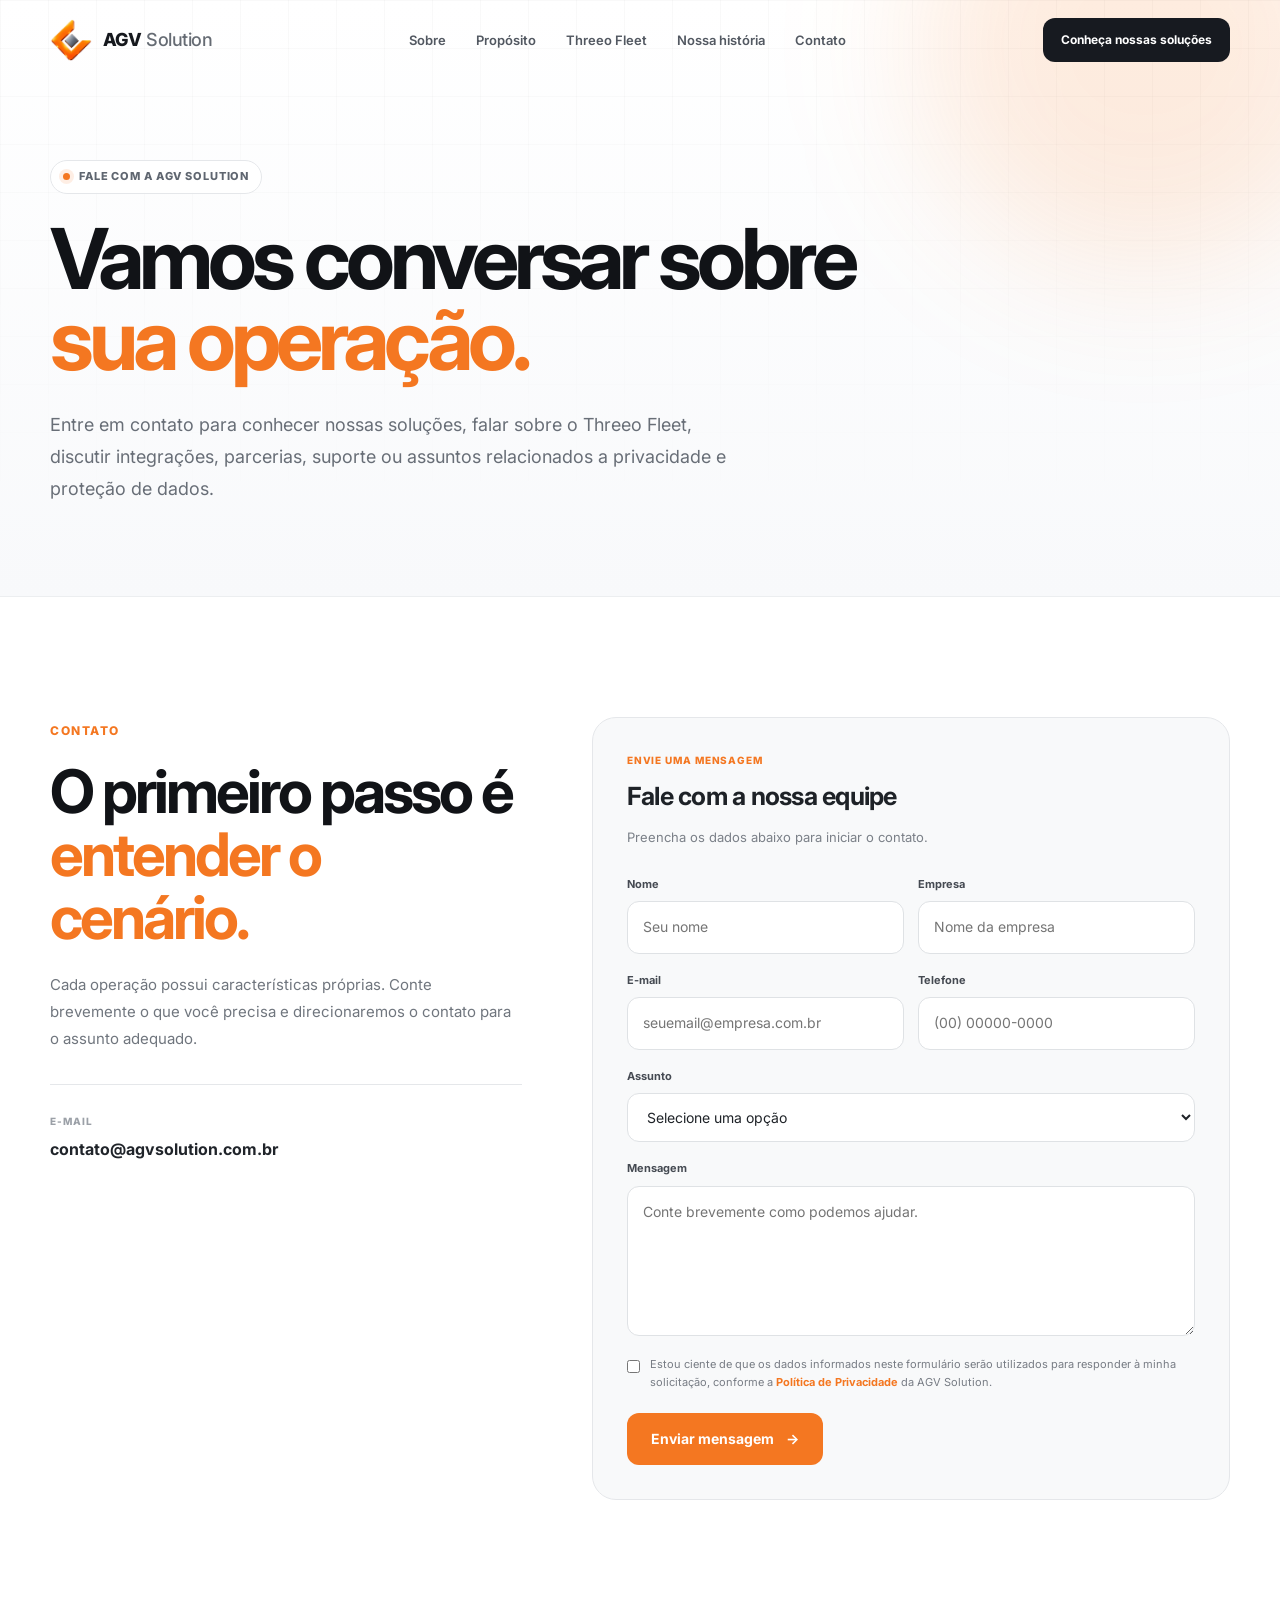
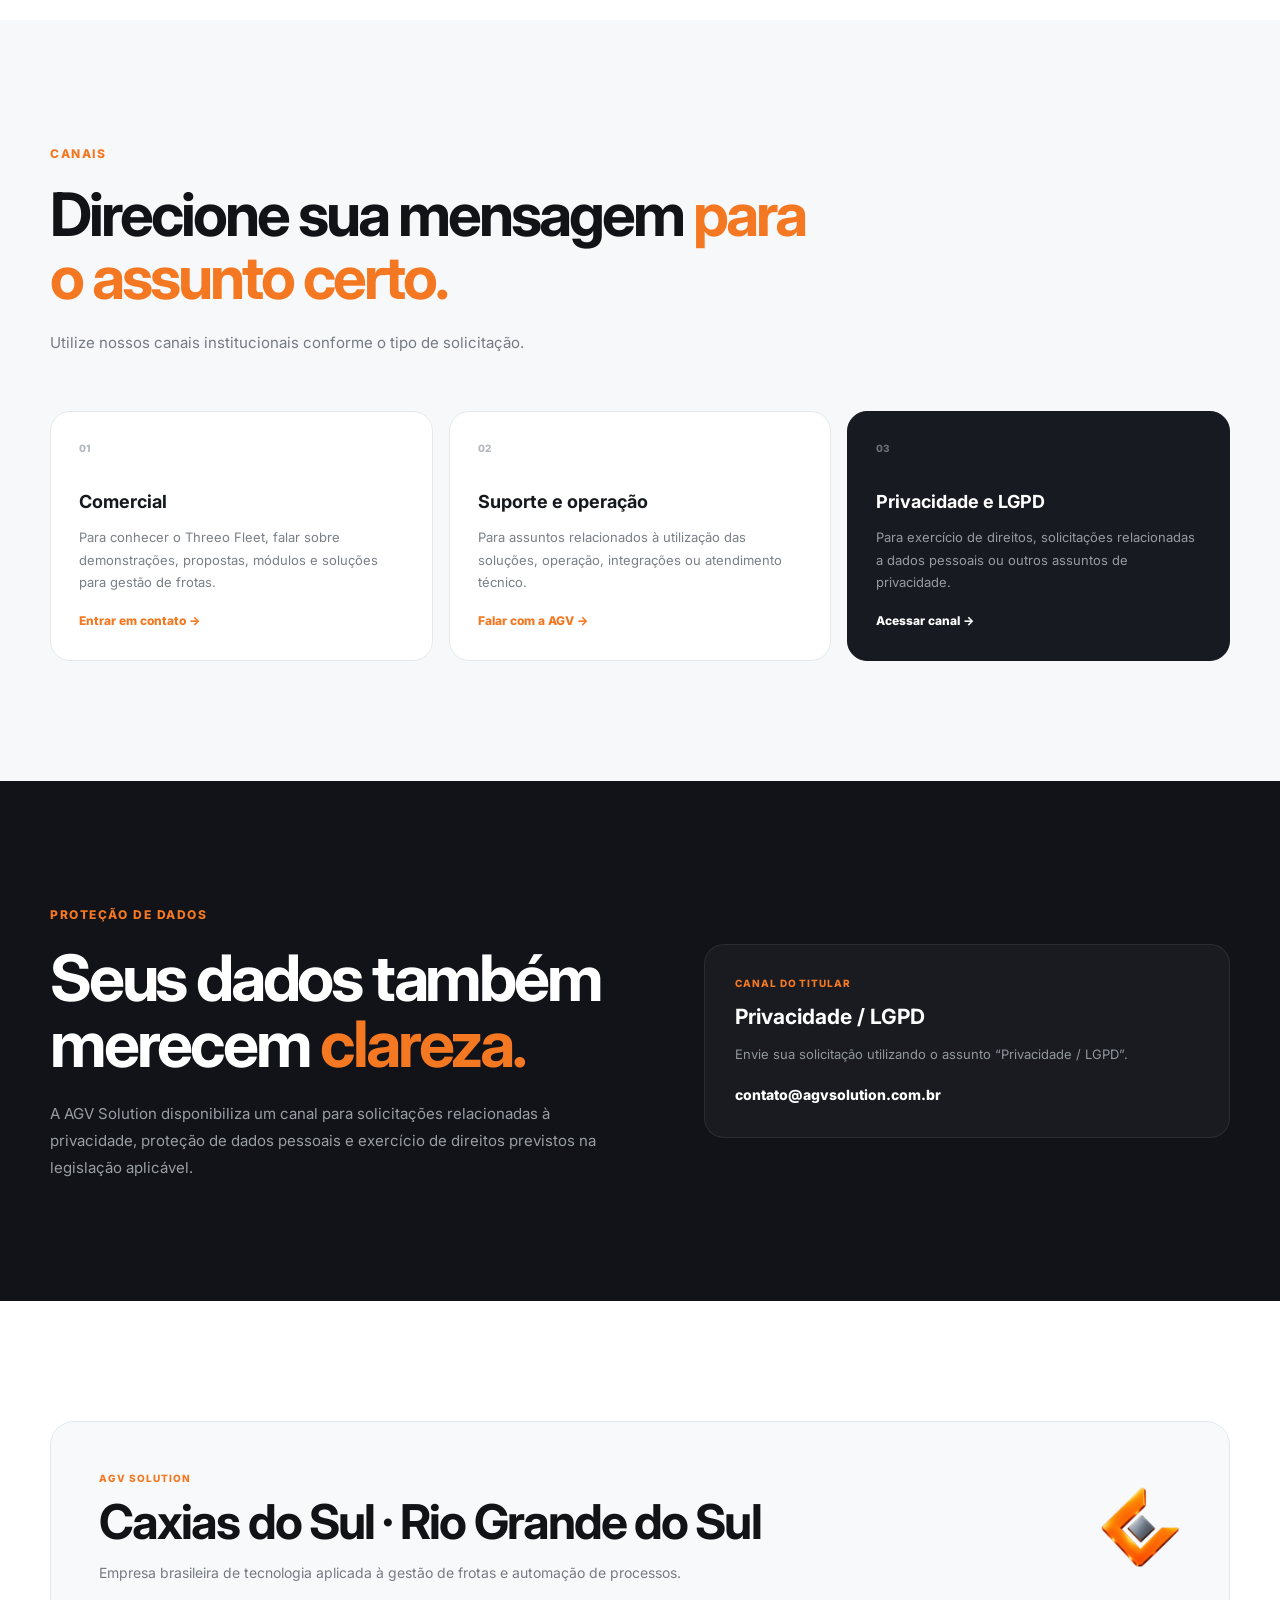
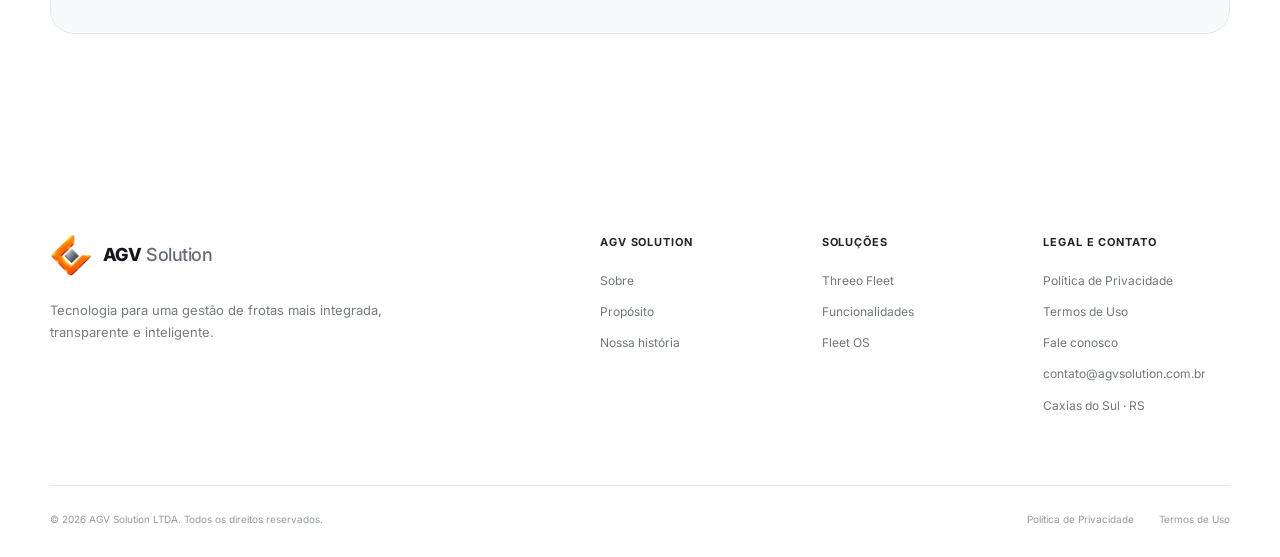
==== contato.html @ c66f1a32 "Publicação inicial do site AGV Solution" ====
<!DOCTYPE html>
<html lang="pt-BR">

<head>
    <meta charset="UTF-8">

    <meta
        name="viewport"
        content="width=device-width, initial-scale=1.0"
    >

    <meta
        name="description"
        content="Entre em contato com a AGV Solution para assuntos comerciais, Threeo Fleet, suporte, parcerias, privacidade e proteção de dados."
    >

    <meta
        name="keywords"
        content="AGV Solution, contato, Threeo Fleet, Fleet OS, gestão de frotas, LGPD, privacidade, suporte"
    >

    <meta
        name="author"
        content="AGV Solution LTDA"
    >

    <meta
        name="theme-color"
        content="#f47721"
    >

    <title>
        Contato | AGV Solution
    </title>


    <!-- =====================================================
         FAVICONS
    ====================================================== -->

    <link
        rel="icon"
        type="image/png"
        sizes="32x32"
        href="./assets/icons/favicon-32x32.png"
    >

    <link
        rel="icon"
        type="image/png"
        sizes="16x16"
        href="./assets/icons/favicon-16x16.png"
    >

    <link
        rel="shortcut icon"
        href="./assets/icons/favicon.ico"
    >

    <link
        rel="apple-touch-icon"
        sizes="180x180"
        href="./assets/icons/apple-touch-icon.png"
    >

    <link
        rel="manifest"
        href="./assets/icons/site.webmanifest"
    >


    <!-- =====================================================
         FONTES
    ====================================================== -->

    <link
        rel="preconnect"
        href="https://fonts.googleapis.com"
    >

    <link
        rel="preconnect"
        href="https://fonts.gstatic.com"
        crossorigin
    >

    <link
        href="https://fonts.googleapis.com/css2?family=Inter:wght@400;500;600;700;800&display=swap"
        rel="stylesheet"
    >


    <!-- =====================================================
         CSS PRINCIPAL
    ====================================================== -->

    <link
        rel="stylesheet"
        href="./css/style.css"
    >


    <!-- =====================================================
         CSS DA PÁGINA
    ====================================================== -->

    <style>

        /* ============================================================
           HERO
        ============================================================ */

        .contact-hero {
            position: relative;
            overflow: hidden;

            padding: 160px 0 90px;

            background:
                linear-gradient(
                    180deg,
                    #ffffff 0%,
                    #f8f9fb 100%
                );

            border-bottom: 1px solid #eceef0;
        }

        .contact-hero::before {
            content: "";

            position: absolute;
            inset: 0;

            background-image:
                linear-gradient(
                    rgba(0, 0, 0, 0.025) 1px,
                    transparent 1px
                ),
                linear-gradient(
                    90deg,
                    rgba(0, 0, 0, 0.025) 1px,
                    transparent 1px
                );

            background-size: 48px 48px;

            mask-image:
                linear-gradient(
                    to bottom,
                    #000000,
                    transparent 88%
                );

            pointer-events: none;
        }

        .contact-hero-glow {
            width: 450px;
            height: 450px;

            position: absolute;

            top: -180px;
            right: -90px;

            border-radius: 50%;

            background: rgba(244, 119, 33, 0.14);

            filter: blur(70px);

            pointer-events: none;
        }

        .contact-hero-content {
            position: relative;
            z-index: 2;

            max-width: 860px;
        }

        .contact-badge {
            width: fit-content;

            display: inline-flex;
            align-items: center;
            gap: 9px;

            margin-bottom: 24px;
            padding: 7px 12px;

            color: #5f6670;
            background: rgba(255, 255, 255, 0.88);

            border: 1px solid #e5e7ea;
            border-radius: 100px;

            font-size: 11px;
            font-weight: 800;
            letter-spacing: 0.08em;
            text-transform: uppercase;
        }

        .contact-badge::before {
            content: "";

            width: 7px;
            height: 7px;

            background: var(--orange);

            border-radius: 50%;

            box-shadow:
                0 0 0 4px rgba(244, 119, 33, 0.12);
        }

        .contact-hero h1 {
            max-width: 820px;

            color: var(--black);

            font-size: clamp(52px, 7vw, 84px);
            line-height: 0.97;
            letter-spacing: -0.06em;
        }

        .contact-hero h1 span {
            color: var(--orange);
        }

        .contact-hero p {
            max-width: 700px;

            margin-top: 28px;

            color: #686e77;

            font-size: 18px;
            line-height: 1.8;
        }


        /* ============================================================
           CONTATO PRINCIPAL
        ============================================================ */

        .contact-main {
            background: #ffffff;
        }

        .contact-layout {
            display: grid;
            grid-template-columns: 0.85fr 1.15fr;
            gap: 70px;

            align-items: start;
        }

        .contact-intro {
            position: sticky;
            top: 120px;

            align-self: start;
        }

        .contact-intro h2 {
            color: var(--black);

            font-size: clamp(38px, 5vw, 60px);
            line-height: 1.05;
            letter-spacing: -0.05em;
        }

        .contact-intro h2 span {
            color: var(--orange);
        }

        .contact-intro p {
            margin-top: 22px;

            color: #70767e;

            font-size: 15px;
            line-height: 1.8;
        }

        .contact-direct {
            margin-top: 32px;

            padding-top: 28px;

            border-top: 1px solid #e5e7ea;
        }

        .contact-direct span {
            display: block;

            margin-bottom: 8px;

            color: #9ba0a7;

            font-size: 10px;
            font-weight: 800;
            letter-spacing: 0.09em;
            text-transform: uppercase;
        }

        .contact-direct a {
            color: #20242a;

            font-size: 16px;
            font-weight: 700;
        }

        .contact-direct a:hover {
            color: var(--orange);
        }


        /* ============================================================
           FORM
        ============================================================ */

        .contact-form-card {
            padding: 34px;

            background: #f8f9fa;

            border: 1px solid #e5e7ea;
            border-radius: 24px;
        }

        .contact-form-header {
            margin-bottom: 28px;
        }

        .contact-form-header span {
            display: block;

            margin-bottom: 8px;

            color: var(--orange);

            font-size: 10px;
            font-weight: 800;
            letter-spacing: 0.09em;
            text-transform: uppercase;
        }

        .contact-form-header h3 {
            color: #1e2227;

            font-size: 25px;
            letter-spacing: -0.03em;
        }

        .contact-form-header p {
            margin-top: 10px;

            color: #7b8088;

            font-size: 13px;
            line-height: 1.7;
        }

        .contact-form {
            display: grid;
            gap: 18px;
        }

        .form-grid {
            display: grid;
            grid-template-columns: 1fr 1fr;
            gap: 14px;
        }

        .form-field {
            display: flex;
            flex-direction: column;
            gap: 8px;
        }

        .form-field label {
            color: #454a52;

            font-size: 11px;
            font-weight: 700;
        }

        .form-field input,
        .form-field select,
        .form-field textarea {
            width: 100%;

            padding: 14px 15px;

            color: #1f2328;
            background: #ffffff;

            border: 1px solid #dfe2e5;
            border-radius: 12px;

            outline: none;

            font-size: 14px;

            transition:
                border-color 0.2s ease,
                box-shadow 0.2s ease;
        }

        .form-field textarea {
            min-height: 150px;

            resize: vertical;
        }

        .form-field input:focus,
        .form-field select:focus,
        .form-field textarea:focus {
            border-color: var(--orange);

            box-shadow:
                0 0 0 4px rgba(244, 119, 33, 0.10);
        }

        .form-consent {
            display: flex;
            align-items: flex-start;
            gap: 10px;

            margin-top: 2px;
        }

        .form-consent input {
            margin-top: 4px;
        }

        .form-consent label {
            color: #777c84;

            font-size: 11px;
            line-height: 1.6;
        }

        .form-consent a {
            color: var(--orange);
            font-weight: 700;
        }

        .contact-form .btn {
            width: fit-content;

            margin-top: 4px;
        }


        /* ============================================================
           CANAIS
        ============================================================ */

        .contact-channels {
            background: #f7f8fa;
        }

        .contact-channels-heading {
            max-width: 760px;

            margin-bottom: 55px;
        }

        .contact-channels-heading h2 {
            color: var(--black);

            font-size: clamp(38px, 5vw, 60px);
            line-height: 1.05;
            letter-spacing: -0.05em;
        }

        .contact-channels-heading h2 span {
            color: var(--orange);
        }

        .contact-channels-heading p {
            margin-top: 20px;

            color: #747a82;

            font-size: 15px;
            line-height: 1.8;
        }

        .contact-channels-grid {
            display: grid;
            grid-template-columns: repeat(3, 1fr);
            gap: 16px;
        }

        .contact-channel-card {
            min-height: 250px;

            display: flex;
            flex-direction: column;

            padding: 28px;

            background: #ffffff;

            border: 1px solid #e5e7ea;
            border-radius: 20px;

            transition:
                transform 0.25s ease,
                box-shadow 0.25s ease;
        }

        .contact-channel-card:hover {
            transform: translateY(-5px);

            box-shadow:
                0 18px 45px rgba(0, 0, 0, 0.05);
        }

        .contact-channel-card-dark {
            color: #ffffff;
            background: var(--dark);

            border-color: var(--dark);
        }

        .channel-index {
            color: #b3b7bd;

            font-size: 10px;
            font-weight: 800;
        }

        .contact-channel-card-dark .channel-index {
            color: #686e76;
        }

        .channel-content {
            margin-top: auto;
        }

        .channel-content h3 {
            margin-bottom: 10px;

            font-size: 18px;
        }

        .channel-content p {
            color: #7a7f87;

            font-size: 13px;
            line-height: 1.7;
        }

        .contact-channel-card-dark .channel-content p {
            color: #969ba3;
        }

        .channel-content a {
            display: inline-block;

            margin-top: 18px;

            color: var(--orange);

            font-size: 12px;
            font-weight: 800;
        }

        .contact-channel-card-dark .channel-content a {
            color: #ffffff;
        }


        /* ============================================================
           PRIVACIDADE
        ============================================================ */

        .privacy-contact {
            color: #ffffff;
            background: #111318;
        }

        .privacy-contact-layout {
            display: grid;
            grid-template-columns: 1fr 0.9fr;
            gap: 70px;

            align-items: center;
        }

        .privacy-contact-content h2 {
            max-width: 700px;

            font-size: clamp(40px, 5vw, 64px);
            line-height: 1.04;
            letter-spacing: -0.05em;
        }

        .privacy-contact-content h2 span {
            color: var(--orange);
        }

        .privacy-contact-content p {
            max-width: 650px;

            margin-top: 22px;

            color: #999ea5;

            font-size: 15px;
            line-height: 1.8;
        }

        .privacy-contact-card {
            padding: 30px;

            background: rgba(255, 255, 255, 0.035);

            border: 1px solid rgba(255, 255, 255, 0.08);
            border-radius: 20px;
        }

        .privacy-contact-card span {
            display: block;

            margin-bottom: 9px;

            color: var(--orange);

            font-size: 10px;
            font-weight: 800;
            letter-spacing: 0.09em;
            text-transform: uppercase;
        }

        .privacy-contact-card h3 {
            color: #ffffff;

            font-size: 21px;
        }

        .privacy-contact-card p {
            margin-top: 10px;

            color: #92979f;

            font-size: 13px;
            line-height: 1.7;
        }

        .privacy-contact-card a {
            display: inline-block;

            margin-top: 18px;

            color: #ffffff;

            font-size: 14px;
            font-weight: 800;
        }

        .privacy-contact-card a:hover {
            color: var(--orange);
        }


        /* ============================================================
           LOCATION
        ============================================================ */

        .contact-location {
            background: #ffffff;
        }

        .contact-location-box {
            display: grid;
            grid-template-columns: 1fr auto;
            gap: 40px;

            align-items: center;

            padding: 48px;

            background: #f8f9fa;

            border: 1px solid #e5e7ea;
            border-radius: 24px;
        }

        .contact-location span {
            display: block;

            margin-bottom: 10px;

            color: var(--orange);

            font-size: 10px;
            font-weight: 800;
            letter-spacing: 0.1em;
            text-transform: uppercase;
        }

        .contact-location h2 {
            color: var(--black);

            font-size: clamp(32px, 4vw, 48px);
            line-height: 1.08;
            letter-spacing: -0.04em;
        }

        .contact-location p {
            margin-top: 14px;

            color: #767b83;

            font-size: 14px;
            line-height: 1.7;
        }

        .location-mark {
            width: 82px;
            height: 82px;

            display: flex;
            align-items: center;
            justify-content: center;

            flex-shrink: 0;

            background: transparent;
            border-radius: 0;
        }

        .location-mark-image {
            width: 100%;
            height: 100%;

            display: block;

            object-fit: contain;
        }


        /* ============================================================
           RESPONSIVO
        ============================================================ */

        @media (max-width: 980px) {

            .contact-layout,
            .privacy-contact-layout {
                grid-template-columns: 1fr;
            }

            .contact-intro {
                position: static;
            }

            .contact-channels-grid {
                grid-template-columns: 1fr 1fr;
            }

        }


        @media (max-width: 700px) {

            .contact-hero {
                padding: 130px 0 70px;
            }

            .contact-hero h1 {
                font-size: 50px;
            }

            .form-grid {
                grid-template-columns: 1fr;
            }

            .contact-form-card {
                padding: 25px;
            }

            .contact-channels-grid {
                grid-template-columns: 1fr;
            }

            .contact-location-box {
                grid-template-columns: 1fr;

                padding: 30px;
            }

            .location-mark {
                width: 68px;
                height: 68px;
            }

            .contact-form .btn {
                width: 100%;
            }

        }

    </style>

</head>


<body>


    <!-- =========================================================
         HEADER
    ========================================================== -->

    <header
        class="header scrolled"
        id="header"
    >

        <div class="container header-container">

            <a
                href="./index.html"
                class="brand"
                aria-label="AGV Solution"
            >

                <img
                    src="./assets/icons/android-chrome-192x192.png"
                    alt=""
                    class="brand-symbol-image"
                >

                <div class="brand-text">
                    <strong>AGV</strong>
                    <span>Solution</span>
                </div>

            </a>


            <nav
                class="desktop-nav"
                aria-label="Navegação principal"
            >

                <a href="./index.html#sobre">
                    Sobre
                </a>

                <a href="./index.html#proposito">
                    Propósito
                </a>

                <a href="./solucoes.html">
                    Threeo Fleet
                </a>

                <a href="./index.html#historia">
                    Nossa história
                </a>

                <a href="./contato.html">
                    Contato
                </a>

            </nav>


            <div class="header-actions">

                <a
                    href="./solucoes.html"
                    class="btn btn-header"
                >
                    Conheça nossas soluções
                </a>

                <button
                    class="menu-button"
                    id="menuButton"
                    type="button"
                    aria-label="Abrir menu"
                    aria-expanded="false"
                >
                    <span></span>
                    <span></span>
                    <span></span>
                </button>

            </div>

        </div>


        <div
            class="mobile-menu"
            id="mobileMenu"
            aria-hidden="true"
        >

            <a href="./index.html#sobre">
                Sobre
            </a>

            <a href="./index.html#proposito">
                Propósito
            </a>

            <a href="./solucoes.html">
                Threeo Fleet
            </a>

            <a href="./index.html#historia">
                Nossa história
            </a>

            <a href="./contato.html">
                Contato
            </a>

        </div>

    </header>



    <main>


        <!-- =====================================================
             HERO
        ====================================================== -->

        <section class="contact-hero">

            <div class="contact-hero-glow"></div>

            <div class="container">

                <div class="contact-hero-content reveal">

                    <div class="contact-badge">
                        Fale com a AGV Solution
                    </div>

                    <h1>
                        Vamos conversar sobre
                        <span>sua operação.</span>
                    </h1>

                    <p>

                        Entre em contato para conhecer nossas soluções,
                        falar sobre o Threeo Fleet, discutir integrações,
                        parcerias, suporte ou assuntos relacionados a
                        privacidade e proteção de dados.

                    </p>

                </div>

            </div>

        </section>



        <!-- =====================================================
             FORMULÁRIO
        ====================================================== -->

        <section class="contact-main section">

            <div class="container contact-layout">


                <div class="contact-intro reveal">

                    <span class="section-label">
                        Contato
                    </span>

                    <h2>
                        O primeiro passo é
                        <span>entender o cenário.</span>
                    </h2>

                    <p>

                        Cada operação possui características próprias.
                        Conte brevemente o que você precisa e direcionaremos
                        o contato para o assunto adequado.

                    </p>


                    <div class="contact-direct">

                        <span>
                            E-mail
                        </span>

                        <a href="mailto:contato@agvsolution.com.br">
                            contato@agvsolution.com.br
                        </a>

                    </div>

                </div>



                <div class="contact-form-card reveal">

                    <div class="contact-form-header">

                        <span>
                            Envie uma mensagem
                        </span>

                        <h3>
                            Fale com a nossa equipe
                        </h3>

                        <p>

                            Preencha os dados abaixo para iniciar o contato.

                        </p>

                    </div>


                    <form
                        class="contact-form"
                        action="mailto:contato@agvsolution.com.br"
                        method="post"
                        enctype="text/plain"
                    >

                        <div class="form-grid">

                            <div class="form-field">

                                <label for="nome">
                                    Nome
                                </label>

                                <input
                                    type="text"
                                    id="nome"
                                    name="Nome"
                                    placeholder="Seu nome"
                                    required
                                >

                            </div>


                            <div class="form-field">

                                <label for="empresa">
                                    Empresa
                                </label>

                                <input
                                    type="text"
                                    id="empresa"
                                    name="Empresa"
                                    placeholder="Nome da empresa"
                                >

                            </div>

                        </div>


                        <div class="form-grid">

                            <div class="form-field">

                                <label for="email">
                                    E-mail
                                </label>

                                <input
                                    type="email"
                                    id="email"
                                    name="Email"
                                    placeholder="seuemail@empresa.com.br"
                                    required
                                >

                            </div>


                            <div class="form-field">

                                <label for="telefone">
                                    Telefone
                                </label>

                                <input
                                    type="tel"
                                    id="telefone"
                                    name="Telefone"
                                    placeholder="(00) 00000-0000"
                                >

                            </div>

                        </div>


                        <div class="form-field">

                            <label for="assunto">
                                Assunto
                            </label>

                            <select
                                id="assunto"
                                name="Assunto"
                                required
                            >

                                <option value="">
                                    Selecione uma opção
                                </option>

                                <option value="Threeo Fleet">
                                    Threeo Fleet
                                </option>

                                <option value="Comercial">
                                    Comercial
                                </option>

                                <option value="Demonstracao">
                                    Demonstração da plataforma
                                </option>

                                <option value="Integracoes">
                                    Integrações
                                </option>

                                <option value="Parcerias">
                                    Parcerias
                                </option>

                                <option value="Suporte">
                                    Suporte
                                </option>

                                <option value="Privacidade LGPD">
                                    Privacidade / LGPD
                                </option>

                                <option value="Outro">
                                    Outro assunto
                                </option>

                            </select>

                        </div>


                        <div class="form-field">

                            <label for="mensagem">
                                Mensagem
                            </label>

                            <textarea
                                id="mensagem"
                                name="Mensagem"
                                placeholder="Conte brevemente como podemos ajudar."
                                required
                            ></textarea>

                        </div>


                        <div class="form-consent">

                            <input
                                type="checkbox"
                                id="consentimento"
                                required
                            >

                            <label for="consentimento">

                                Estou ciente de que os dados informados neste
                                formulário serão utilizados para responder
                                à minha solicitação, conforme a
                                <a href="./privacidade.html">
                                    Política de Privacidade
                                </a>
                                da AGV Solution.

                            </label>

                        </div>


                        <button
                            type="submit"
                            class="btn btn-primary"
                        >
                            Enviar mensagem
                            <span aria-hidden="true">
                                →
                            </span>
                        </button>

                    </form>

                </div>

            </div>

        </section>



        <!-- =====================================================
             CANAIS
        ====================================================== -->

        <section class="contact-channels section">

            <div class="container">


                <div class="contact-channels-heading reveal">

                    <span class="section-label">
                        Canais
                    </span>

                    <h2>
                        Direcione sua mensagem
                        <span>para o assunto certo.</span>
                    </h2>

                    <p>

                        Utilize nossos canais institucionais conforme
                        o tipo de solicitação.

                    </p>

                </div>



                <div class="contact-channels-grid">


                    <article class="contact-channel-card reveal">

                        <span class="channel-index">
                            01
                        </span>

                        <div class="channel-content">

                            <h3>
                                Comercial
                            </h3>

                            <p>

                                Para conhecer o Threeo Fleet, falar sobre
                                demonstrações, propostas, módulos e soluções
                                para gestão de frotas.

                            </p>

                            <a
                                href="mailto:contato@agvsolution.com.br?subject=Comercial%20-%20AGV%20Solution"
                            >
                                Entrar em contato →
                            </a>

                        </div>

                    </article>



                    <article class="contact-channel-card reveal">

                        <span class="channel-index">
                            02
                        </span>

                        <div class="channel-content">

                            <h3>
                                Suporte e operação
                            </h3>

                            <p>

                                Para assuntos relacionados à utilização
                                das soluções, operação, integrações ou
                                atendimento técnico.

                            </p>

                            <a
                                href="mailto:contato@agvsolution.com.br?subject=Suporte%20-%20AGV%20Solution"
                            >
                                Falar com a AGV →
                            </a>

                        </div>

                    </article>



                    <article class="contact-channel-card contact-channel-card-dark reveal">

                        <span class="channel-index">
                            03
                        </span>

                        <div class="channel-content">

                            <h3>
                                Privacidade e LGPD
                            </h3>

                            <p>

                                Para exercício de direitos, solicitações
                                relacionadas a dados pessoais ou outros
                                assuntos de privacidade.

                            </p>

                            <a
                                href="mailto:contato@agvsolution.com.br?subject=Privacidade%20%2F%20LGPD"
                            >
                                Acessar canal →
                            </a>

                        </div>

                    </article>

                </div>

            </div>

        </section>



        <!-- =====================================================
             PRIVACIDADE
        ====================================================== -->

        <section class="privacy-contact section">

            <div class="container privacy-contact-layout">


                <div class="privacy-contact-content reveal">

                    <span class="section-label">
                        Proteção de dados
                    </span>

                    <h2>
                        Seus dados também merecem
                        <span>clareza.</span>
                    </h2>

                    <p>

                        A AGV Solution disponibiliza um canal para
                        solicitações relacionadas à privacidade, proteção
                        de dados pessoais e exercício de direitos previstos
                        na legislação aplicável.

                    </p>

                </div>


                <div class="privacy-contact-card reveal">

                    <span>
                        Canal do titular
                    </span>

                    <h3>
                        Privacidade / LGPD
                    </h3>

                    <p>

                        Envie sua solicitação utilizando o assunto
                        “Privacidade / LGPD”.

                    </p>

                    <a
                        href="mailto:contato@agvsolution.com.br?subject=Privacidade%20%2F%20LGPD"
                    >
                        contato@agvsolution.com.br
                    </a>

                </div>

            </div>

        </section>



        <!-- =====================================================
             LOCALIZAÇÃO
        ====================================================== -->

        <section class="contact-location section">

            <div class="container">

                <div class="contact-location-box reveal">

                    <div>

                        <span>
                            AGV Solution
                        </span>

                        <h2>
                            Caxias do Sul · Rio Grande do Sul
                        </h2>

                        <p>

                            Empresa brasileira de tecnologia aplicada
                            à gestão de frotas e automação de processos.

                        </p>

                    </div>


                    <div
                        class="location-mark"
                        aria-hidden="true"
                    >
                        <img
                            src="./assets/icons/android-chrome-192x192.png"
                            alt=""
                            class="location-mark-image"
                        >
                    </div>

                </div>

            </div>

        </section>


    </main>



    <!-- =========================================================
         FOOTER
    ========================================================== -->

    <footer class="footer">

        <div class="container">


            <div class="footer-top">


                <div class="footer-brand">

                    <a
                        href="./index.html"
                        class="brand footer-logo"
                        aria-label="AGV Solution"
                    >

                        <img
                            src="./assets/icons/android-chrome-192x192.png"
                            alt=""
                            class="brand-symbol-image"
                        >

                        <div class="brand-text">
                            <strong>AGV</strong>
                            <span>Solution</span>
                        </div>

                    </a>


                    <p>
                        Tecnologia para uma gestão de frotas mais integrada,
                        transparente e inteligente.
                    </p>

                </div>



                <div class="footer-navigation">


                    <div class="footer-column">

                        <strong>
                            AGV Solution
                        </strong>

                        <a href="./sobre.html">
                            Sobre
                        </a>

                        <a href="./index.html#proposito">
                            Propósito
                        </a>

                        <a href="./index.html#historia">
                            Nossa história
                        </a>

                    </div>


                    <div class="footer-column">

                        <strong>
                            Soluções
                        </strong>

                        <a href="./solucoes.html">
                            Threeo Fleet
                        </a>

                        <a href="./solucoes.html#modulos">
                            Funcionalidades
                        </a>

                        <a href="./solucoes.html">
                            Fleet OS
                        </a>

                    </div>


                    <div class="footer-column">

                        <strong>
                            Legal e contato
                        </strong>

                        <a href="./privacidade.html">
                            Política de Privacidade
                        </a>

                        <a href="./termos.html">
                            Termos de Uso
                        </a>

                        <a href="./contato.html">
                            Fale conosco
                        </a>

                        <a href="mailto:contato@agvsolution.com.br">
                            contato@agvsolution.com.br
                        </a>

                        <span>
                            Caxias do Sul · RS
                        </span>

                    </div>

                </div>

            </div>



            <div class="footer-bottom">

                <p>
                    © <span id="currentYear"></span>
                    AGV Solution LTDA. Todos os direitos reservados.
                </p>

                <div class="footer-legal">

                    <a href="./privacidade.html">
                        Política de Privacidade
                    </a>

                    <a href="./termos.html">
                        Termos de Uso
                    </a>

                </div>

            </div>

        </div>

    </footer>



    <!-- =========================================================
         JAVASCRIPT
    ========================================================== -->

    <script src="./js/main.js"></script>


</body>

</html>
---- css/style.css ----
/* ============================================================

   RESET

============================================================ */



* {

    margin: 0;

    padding: 0;

    box-sizing: border-box;

}



html {

    scroll-behavior: smooth;

}



body {

    font-family: "Inter", Arial, sans-serif;

    background: #ffffff;

    color: #15181d;

    line-height: 1.6;

    -webkit-font-smoothing: antialiased;

}



body.menu-open {

    overflow: hidden;

}



a {

    color: inherit;

    text-decoration: none;

}



button,

input,

textarea,

select {

    font: inherit;

}



button {

    border: 0;

}



img {

    display: block;

    max-width: 100%;

}





/* ============================================================

   VARIABLES

============================================================ */



:root {



    --orange: #f47721;

    --orange-dark: #d95f0f;

    --orange-light: #fff4ec;



    --black: #111317;

    --dark: #171a20;

    --dark-2: #20242b;



    --text: #181b20;

    --text-secondary: #646a73;



    --border: #e7e8eb;

    --border-dark: rgba(255,255,255,.09);



    --background-soft: #f7f8fa;



    --white: #ffffff;



    --radius-sm: 12px;

    --radius-md: 20px;

    --radius-lg: 30px;



    --container: 1180px;



    --shadow:

        0 20px 70px rgba(23, 27, 33, .08);

}





/* ============================================================

   GENERAL

============================================================ */



.container {

    width: min(

        calc(100% - 48px),

        var(--container)

    );



    margin: 0 auto;

}



.section {

    padding: 120px 0;

}



.section-label {

    display: inline-flex;

    align-items: center;



    color: var(--orange);



    font-size: 12px;

    font-weight: 800;

    letter-spacing: .13em;

    text-transform: uppercase;



    margin-bottom: 20px;

}



.section-heading {

    max-width: 750px;

    margin-bottom: 64px;

}



.section-heading.centered {

    text-align: center;

    margin-left: auto;

    margin-right: auto;

}



.section-heading h2,

.section-intro h2,

.values-intro h2,

.history-heading h2 {

    font-size: clamp(38px, 5vw, 66px);

    line-height: 1.03;



    letter-spacing: -.055em;



    color: var(--black);

}



.section-heading h2 span,

.section-intro h2 span,

.values-intro h2 span,

.history-heading h2 span {

    color: var(--orange);

}



.section-heading > p {

    margin-top: 24px;



    color: var(--text-secondary);



    font-size: 18px;

    line-height: 1.75;

}



.btn {

    min-height: 52px;



    display: inline-flex;

    align-items: center;

    justify-content: center;

    gap: 12px;



    padding: 0 24px;



    border-radius: 12px;



    font-size: 14px;

    font-weight: 700;



    transition:

        transform .25s ease,

        background .25s ease,

        border-color .25s ease,

        color .25s ease;

}



.btn:hover {

    transform: translateY(-2px);

}



.btn-primary {

    color: white;

    background: var(--orange);

}



.btn-primary:hover {

    background: var(--orange-dark);

}



.btn-secondary {

    color: var(--text);

    border: 1px solid var(--border);

    background: rgba(255,255,255,.75);

}



.btn-secondary:hover {

    border-color: #cfd1d5;

    background: white;

}



.btn-secondary-light {

    color: white;

    border: 1px solid rgba(255,255,255,.16);

}



.btn-secondary-light:hover {

    background: rgba(255,255,255,.08);

}





/* ============================================================

   HEADER

============================================================ */



.header {

    position: fixed;



    top: 0;

    left: 0;

    right: 0;



    z-index: 1000;



    border-bottom: 1px solid transparent;



    transition:

        background .25s ease,

        border-color .25s ease,

        box-shadow .25s ease;

}



.header.scrolled {

    background: rgba(255,255,255,.92);

    backdrop-filter: blur(18px);



    border-color: rgba(0,0,0,.06);



    box-shadow:

        0 10px 40px rgba(0,0,0,.04);

}



.header-container {

    height: 80px;



    display: flex;

    align-items: center;

    justify-content: space-between;

}



.brand {

    display: flex;

    align-items: center;

    gap: 11px;

}



.brand-symbol-image {

    width: 42px;

    height: 42px;



    display: block;



    object-fit: contain;



    flex-shrink: 0;

}



.brand-text {

    display: flex;

    align-items: baseline;

    gap: 5px;



    font-size: 18px;



    letter-spacing: -.03em;

}



.brand-text strong {

    font-weight: 800;

}



.brand-text span {

    color: #656b73;

    font-weight: 500;

}



.desktop-nav {

    display: flex;

    align-items: center;

    gap: 30px;

}



.desktop-nav a {

    color: #525861;



    font-size: 13px;

    font-weight: 600;



    transition: color .2s;

}



.desktop-nav a:hover {

    color: var(--orange);

}



.header-actions {

    display: flex;

    align-items: center;

    gap: 14px;

}



.btn-header {

    min-height: 44px;

    padding: 0 18px;



    color: white;

    background: var(--dark);



    font-size: 12px;

}



.btn-header:hover {

    background: var(--orange);

}



.menu-button {

    width: 42px;

    height: 42px;



    display: none;

    flex-direction: column;

    align-items: center;

    justify-content: center;

    gap: 5px;



    background: transparent;



    cursor: pointer;

}



.menu-button span {

    width: 21px;

    height: 2px;



    display: block;



    background: var(--dark);



    border-radius: 10px;



    transition: .25s;

}



.menu-button.active span:nth-child(1) {

    transform: translateY(7px) rotate(45deg);

}



.menu-button.active span:nth-child(2) {

    opacity: 0;

}



.menu-button.active span:nth-child(3) {

    transform: translateY(-7px) rotate(-45deg);

}



.mobile-menu {

    display: none;

}





/* ============================================================

   HERO

============================================================ */



.hero {

    min-height: 780px;



    position: relative;

    overflow: hidden;



    display: flex;

    align-items: center;



    padding: 150px 0 80px;



    background:

        linear-gradient(

            180deg,

            #ffffff 0%,

            #fafbfc 100%

        );

}



.hero::before {

    content: "";



    width: 100%;

    height: 100%;



    position: absolute;



    inset: 0;



    background-image:

        linear-gradient(

            rgba(0,0,0,.025) 1px,

            transparent 1px

        ),

        linear-gradient(

            90deg,

            rgba(0,0,0,.025) 1px,

            transparent 1px

        );



    background-size: 48px 48px;



    mask-image:

        linear-gradient(

            to bottom,

            black,

            transparent 85%

        );



    pointer-events: none;

}



.hero-glow {

    position: absolute;



    border-radius: 50%;



    filter: blur(40px);



    pointer-events: none;

}



.hero-glow-one {

    width: 350px;

    height: 350px;



    right: 4%;

    top: 12%;



    background: rgba(244,119,33,.13);

}



.hero-glow-two {

    width: 400px;

    height: 400px;



    left: -220px;

    bottom: -150px;



    background: rgba(121,127,137,.10);

}



.hero-container {

    position: relative;

    z-index: 2;



    display: grid;

    grid-template-columns:

        minmax(0, 1.02fr)

        minmax(420px, .98fr);



    gap: 70px;



    align-items: center;

}



.eyebrow {

    width: fit-content;



    display: inline-flex;

    align-items: center;

    gap: 9px;



    padding: 7px 11px;



    margin-bottom: 24px;



    border: 1px solid #e7e8eb;

    border-radius: 100px;



    background: rgba(255,255,255,.75);



    color: #5c626b;



    font-size: 11px;

    font-weight: 700;

    letter-spacing: .06em;

    text-transform: uppercase;

}



.eyebrow-dot {

    width: 6px;

    height: 6px;



    border-radius: 50%;



    background: var(--orange);



    box-shadow:

        0 0 0 4px rgba(244,119,33,.12);

}



.hero h1 {

    max-width: 700px;



    color: var(--black);



    font-size: clamp(54px, 6vw, 86px);

    line-height: .95;



    letter-spacing: -.065em;

}



.hero h1 span {

    display: block;



    color: var(--orange);

}



.hero-description {

    max-width: 610px;



    margin-top: 28px;



    color: #656b74;



    font-size: 18px;

    line-height: 1.75;

}



.hero-actions {

    display: flex;

    flex-wrap: wrap;

    gap: 12px;



    margin-top: 34px;

}



.hero-signature {

    max-width: 570px;



    display: grid;

    grid-template-columns: 42px 1fr;

    gap: 18px;



    align-items: center;



    margin-top: 47px;

}



.signature-line {

    width: 42px;

    height: 1px;



    background: var(--orange);

}



.hero-signature p {

    color: #777c84;



    font-size: 12px;

    line-height: 1.6;

    font-weight: 600;

    letter-spacing: .02em;

}





/* ============================================================

   HERO VISUAL

============================================================ */



.hero-visual {

    min-height: 560px;



    position: relative;



    display: flex;

    align-items: center;

    justify-content: center;

}



.visual-orbit {

    position: absolute;



    border-radius: 50%;

    border: 1px solid rgba(244,119,33,.15);

}



.orbit-one {

    width: 470px;

    height: 470px;

}



.orbit-two {

    width: 570px;

    height: 570px;



    border-color: rgba(0,0,0,.05);

}



.hero-panel {

    width: min(100%, 465px);



    position: relative;

    z-index: 3;



    padding: 20px;



    border: 1px solid rgba(255,255,255,.8);

    border-radius: 26px;



    background:

        linear-gradient(

            145deg,

            rgba(255,255,255,.96),

            rgba(247,248,250,.9)

        );



    box-shadow:

        0 40px 100px rgba(21,24,29,.13),

        inset 0 1px 0 white;

}



.hero-panel-header {

    display: flex;

    justify-content: space-between;

    align-items: center;



    padding: 6px 4px 20px;

}



.hero-panel-header > div:first-child {

    display: flex;

    flex-direction: column;

}



.panel-overline {

    color: #8b9097;



    font-size: 10px;

    font-weight: 700;



    letter-spacing: .08em;

    text-transform: uppercase;

}



.hero-panel-header strong {

    margin-top: 3px;



    font-size: 16px;

}



.panel-status {

    display: flex;

    align-items: center;

    gap: 7px;



    padding: 6px 9px;



    border-radius: 100px;



    color: #535960;

    background: #f4f5f6;



    font-size: 9px;

    font-weight: 700;

}



.panel-status span {

    width: 6px;

    height: 6px;



    border-radius: 50%;

    background: #44a367;

}



.central-system {

    padding: 18px;



    border: 1px solid #eceef0;

    border-radius: 18px;



    background: white;

}



.system-core {

    display: flex;

    align-items: center;

    gap: 14px;



    padding-bottom: 18px;



    border-bottom: 1px solid #eceef0;

}



.core-icon {

    width: 48px;

    height: 48px;



    display: flex;

    align-items: center;

    justify-content: center;



    flex-shrink: 0;

}



.core-icon img {

    width: 100%;

    height: 100%;



    display: block;



    object-fit: contain;

}



.system-core > div:last-child {

    display: flex;

    flex-direction: column;

}



.system-core span {

    color: #979ca3;



    font-size: 9px;

    font-weight: 700;



    text-transform: uppercase;

    letter-spacing: .08em;

}



.system-core strong {

    font-size: 17px;

}



.system-grid {

    display: grid;

    grid-template-columns: 1fr 1fr;

    gap: 10px;



    margin-top: 14px;

}



.system-item {

    min-height: 92px;



    display: flex;

    align-items: flex-start;

    gap: 11px;



    padding: 15px;



    border: 1px solid #edeef0;

    border-radius: 13px;



    background: #fafbfc;

}



.system-number {

    color: var(--orange);



    font-size: 9px;

    font-weight: 800;

}



.system-item > div:last-child {

    display: flex;

    flex-direction: column;

}



.system-item strong {

    font-size: 12px;

}



.system-item span {

    margin-top: 3px;



    color: #93979e;



    font-size: 9px;

}



.panel-bottom {

    display: flex;

    justify-content: space-between;

    align-items: center;



    padding: 20px 5px 3px;

}



.panel-bottom > div:first-child {

    display: flex;

    flex-direction: column;

}



.panel-bottom span {

    color: #9a9fa6;



    font-size: 9px;

    font-weight: 700;



    text-transform: uppercase;

    letter-spacing: .08em;

}



.panel-bottom strong {

    margin-top: 3px;



    font-size: 12px;

}



.panel-arrow {

    width: 36px;

    height: 36px;



    display: flex;

    align-items: center;

    justify-content: center;



    border-radius: 11px;



    color: white;

    background: var(--dark);

}





/* ============================================================

   MANIFESTO

============================================================ */



.manifesto {

    background: white;

}



.manifesto-grid {

    display: grid;

    grid-template-columns: .9fr 1.1fr;

    gap: 100px;

}



.section-intro {

    position: sticky;

    top: 120px;



    align-self: start;

}



.manifesto-content {

    padding-top: 35px;

}



.manifesto-content p {

    margin-bottom: 24px;



    color: #6d727a;



    font-size: 17px;

    line-height: 1.8;

}



.manifesto-content .large-text {

    color: #262a2f;



    font-size: 23px;

    line-height: 1.65;

    font-weight: 500;

}



.manifesto-highlight {

    margin-top: 50px;



    padding: 28px 30px;



    border-left: 3px solid var(--orange);



    background: var(--background-soft);

}



.manifesto-highlight span {

    display: block;



    margin-bottom: 8px;



    color: #92979d;



    font-size: 10px;

    font-weight: 800;



    text-transform: uppercase;

    letter-spacing: .1em;

}



.manifesto-highlight strong {

    color: var(--black);



    font-size: 20px;

    line-height: 1.5;

}





/* ============================================================

   ABOUT

============================================================ */



.about {

    background: var(--background-soft);

}



.about-cards {

    display: grid;

    grid-template-columns: repeat(3, 1fr);

    gap: 18px;

}



.about-card {

    min-height: 355px;



    position: relative;



    padding: 30px;



    border: 1px solid #e6e8eb;

    border-radius: 20px;



    background: white;



    transition:

        transform .3s ease,

        box-shadow .3s ease;

}



.about-card:hover {

    transform: translateY(-7px);



    box-shadow:

        0 20px 60px rgba(0,0,0,.07);

}



.about-card.featured {

    color: white;



    background: var(--dark);

    border-color: var(--dark);

}



.card-index {

    position: absolute;



    top: 25px;

    right: 25px;



    color: #c5c8cc;



    font-size: 10px;

    font-weight: 800;

}



.featured .card-index {

    color: #646a72;

}



.card-icon {

    width: 45px;

    height: 45px;



    display: flex;

    align-items: center;

    justify-content: center;



    margin-bottom: 70px;



    border-radius: 12px;



    color: var(--orange);

    background: var(--orange-light);



    font-size: 19px;

}



.featured .card-icon {

    color: white;

    background: var(--orange);

}



.about-card h3 {

    margin-bottom: 15px;



    font-size: 19px;



    letter-spacing: -.02em;

}



.about-card p {

    color: #71767e;



    font-size: 14px;

    line-height: 1.75;

}



.featured p {

    color: #9ea3aa;

}





/* ============================================================

   PURPOSE

============================================================ */



.purpose-grid {

    display: grid;

    grid-template-columns: repeat(3, 1fr);

    gap: 18px;

}



.purpose-card {

    min-height: 440px;



    display: flex;

    flex-direction: column;



    padding: 32px;



    border: 1px solid var(--border);

    border-radius: 22px;



    background: white;

}



.purpose-card-dark {

    color: white;



    background: var(--dark);

    border-color: var(--dark);

}



.purpose-header {

    display: flex;

    justify-content: space-between;

    align-items: center;



    margin-bottom: auto;

}



.purpose-number {

    color: #b5bac0;



    font-size: 10px;

    font-weight: 800;

}



.purpose-type {

    padding: 6px 9px;



    border-radius: 100px;



    color: var(--orange);

    background: var(--orange-light);



    font-size: 9px;

    font-weight: 800;



    text-transform: uppercase;

    letter-spacing: .08em;

}



.purpose-card-dark .purpose-type {

    color: white;

    background: rgba(244,119,33,.15);

}



.purpose-card h3 {

    margin-top: 100px;

    margin-bottom: 17px;



    font-size: 26px;

    line-height: 1.2;



    letter-spacing: -.035em;

}



.purpose-card p {

    color: #767b82;



    font-size: 14px;

    line-height: 1.75;

}



.purpose-card-dark p {

    color: #989da5;

}





/* ============================================================

   VALUES

============================================================ */



.values {

    background: #fafafa;

}



.values-layout {

    display: grid;

    grid-template-columns: .8fr 1.2fr;

    gap: 100px;

}



.values-intro {

    position: sticky;

    top: 120px;



    align-self: start;

}



.values-intro p {

    max-width: 450px;



    margin-top: 25px;



    color: #747981;



    font-size: 15px;

    line-height: 1.8;

}



.values-list {

    border-top: 1px solid #dddfe2;

}



.value-item {

    display: grid;

    grid-template-columns: 70px 1fr;

    gap: 20px;



    padding: 32px 0;



    border-bottom: 1px solid #dddfe2;

}



.value-number {

    padding-top: 4px;



    color: #b5b9be;



    font-size: 10px;

    font-weight: 800;

}



.value-item h3 {

    margin-bottom: 6px;



    font-size: 19px;

}



.value-item p {

    max-width: 550px;



    color: #7b8088;



    font-size: 14px;

}





/* ============================================================

   THREEO

============================================================ */



.threeo {

    position: relative;

    overflow: hidden;



    color: white;

    background: #111318;

}



.threeo-glow {

    width: 500px;

    height: 500px;



    position: absolute;



    top: -200px;

    right: -140px;



    border-radius: 50%;



    background: rgba(244,119,33,.12);



    filter: blur(80px);

}



.threeo-heading {

    position: relative;

    z-index: 2;



    display: grid;

    grid-template-columns: 1fr .8fr;

    gap: 80px;



    align-items: end;



    margin-bottom: 70px;

}



.product-tag {

    display: inline-block;



    margin-bottom: 16px;



    color: var(--orange);



    font-size: 10px;

    font-weight: 800;



    text-transform: uppercase;

    letter-spacing: .12em;

}



.threeo-heading h2 {

    font-size: clamp(52px, 7vw, 86px);

    line-height: .95;



    letter-spacing: -.06em;

}



.threeo-heading h2 span {

    color: var(--orange);

}



.threeo-heading p {

    color: #999ea5;



    font-size: 16px;

    line-height: 1.8;

}



.fleet-layout {

    display: grid;

    grid-template-columns: 1.3fr .7fr;

    gap: 18px;

}



.fleet-main-card {

    padding: 24px;



    border: 1px solid rgba(255,255,255,.08);

    border-radius: 24px;



    background:

        linear-gradient(

            145deg,

            #1b1e24,

            #15181d

        );

}



.fleet-card-top {

    display: flex;

    justify-content: space-between;

    align-items: flex-start;



    padding: 5px 4px 25px;

}



.fleet-card-top > div:first-child {

    display: flex;

    flex-direction: column;

}



.fleet-card-top span {

    color: #747a83;



    font-size: 9px;

    font-weight: 800;



    letter-spacing: .1em;

    text-transform: uppercase;

}



.fleet-card-top strong {

    margin-top: 4px;



    font-size: 18px;

}







.fleet-screen {

    min-height: 420px;



    display: grid;

    grid-template-columns: 58px 1fr;



    overflow: hidden;



    border: 1px solid rgba(255,255,255,.07);

    border-radius: 17px;



    background: #f5f6f7;

}



.screen-sidebar {

    display: flex;

    flex-direction: column;

    align-items: center;

    gap: 19px;



    padding-top: 16px;



    background: #16191e;

}



.fleet-logo-mini {

    width: 60px;

    height: 60px;



    display: flex;

    align-items: center;

    justify-content: center;



    flex-shrink: 0;



    background: transparent;

    border-radius: 0;

}



.threeo-logo-image {

    width: 100%;

    height: 100%;



    display: block;



    object-fit: contain;

}



.screen-logo {

    width: 44px;

    height: 44px;



    display: flex;

    align-items: center;

    justify-content: center;



    margin-bottom: 16px;



    flex-shrink: 0;



    background: transparent;

    border-radius: 0;

}



.threeo-screen-logo-image {

    width: 100%;

    height: 100%;



    display: block;



    object-fit: contain;

}



.screen-menu {

    width: 18px;

    height: 5px;



    border-radius: 5px;



    background: #444950;

}



.screen-menu.active {

    background: var(--orange);

}



.screen-content {

    padding: 25px;

}



.screen-top {

    display: flex;

    justify-content: space-between;



    margin-bottom: 25px;

}



.screen-top div {

    display: flex;

    flex-direction: column;

    gap: 6px;

}



.screen-top div span:first-child {

    width: 110px;

    height: 11px;



    border-radius: 6px;



    background: #252a31;

}



.screen-top div span:last-child {

    width: 70px;

    height: 6px;



    border-radius: 5px;



    background: #d6d9dd;

}



.screen-top > span {

    width: 65px;

    height: 25px;



    border-radius: 7px;



    background: var(--orange);

}



.screen-kpis {

    display: grid;

    grid-template-columns: repeat(3, 1fr);

    gap: 10px;

}



.fake-kpi {

    height: 82px;



    position: relative;



    padding: 13px;



    border: 1px solid #e1e3e6;

    border-radius: 10px;



    background: white;

}



.fake-kpi span {

    width: 22px;

    height: 22px;



    position: absolute;



    right: 10px;

    top: 10px;



    border-radius: 7px;



    background: var(--orange-light);

}



.fake-kpi strong {

    width: 48px;

    height: 12px;



    display: block;



    margin-top: 7px;



    border-radius: 5px;



    background: #3b4047;

}



.fake-kpi small {

    width: 65px;

    height: 5px;



    display: block;



    margin-top: 10px;



    border-radius: 5px;



    background: #e1e3e6;

}



.screen-dashboard {

    display: grid;

    grid-template-columns: 1.6fr .7fr;

    gap: 10px;



    margin-top: 12px;

}



.fake-chart,

.fake-list {

    height: 230px;



    border: 1px solid #e1e3e6;

    border-radius: 10px;



    background: white;

}



.fake-chart {

    padding: 22px 18px 18px;

}



.chart-bars {

    height: 100%;



    display: flex;

    align-items: end;

    justify-content: space-between;

    gap: 7px;

}



.chart-bars span {

    width: 100%;



    border-radius: 5px 5px 2px 2px;



    background:

        linear-gradient(

            180deg,

            var(--orange),

            rgba(244,119,33,.35)

        );

}



.fake-list {

    display: flex;

    flex-direction: column;

    gap: 11px;



    padding: 18px;

}



.fake-list span {

    height: 35px;



    border-radius: 7px;



    background: #f1f2f4;

}



.fleet-features {

    display: grid;

    grid-template-columns: 1fr;

    gap: 12px;

}



.fleet-feature {

    padding: 22px;



    border: 1px solid rgba(255,255,255,.08);

    border-radius: 18px;



    background: rgba(255,255,255,.025);

}



.fleet-feature > span {

    color: var(--orange);



    font-size: 9px;

    font-weight: 800;

}



.fleet-feature h3 {

    margin-top: 17px;

    margin-bottom: 8px;



    font-size: 16px;

}



.fleet-feature p {

    color: #858a92;



    font-size: 12px;

    line-height: 1.7;

}





/* ============================================================

   PHILOSOPHY

============================================================ */



.philosophy {

    background: var(--orange);

}



.philosophy-box {

    max-width: 1000px;

    margin: 0 auto;



    text-align: center;

}



.philosophy-label {

    margin-bottom: 35px;



    color: rgba(255,255,255,.7);



    font-size: 10px;

    font-weight: 800;



    text-transform: uppercase;

    letter-spacing: .12em;

}



.philosophy blockquote {

    color: white;



    font-size: clamp(34px, 5vw, 61px);

    font-weight: 700;

    line-height: 1.08;



    letter-spacing: -.05em;

}



.philosophy blockquote span {

    color: #372316;

}



.philosophy p {

    max-width: 660px;



    margin: 32px auto 0;



    color: rgba(255,255,255,.78);



    font-size: 15px;

    line-height: 1.8;

}





/* ============================================================

   HISTORY

============================================================ */



.history {

    background: white;

}



.history-layout {

    display: grid;

    grid-template-columns: .8fr 1.2fr;

    gap: 100px;

}



.history-heading {

    position: sticky;

    top: 120px;



    align-self: start;

}



.history-heading p {

    margin-top: 25px;



    color: #747981;



    font-size: 15px;

    line-height: 1.8;

}



.timeline {

    position: relative;

}



.timeline::before {

    content: "";



    width: 1px;



    position: absolute;



    top: 10px;

    bottom: 10px;

    left: 8px;



    background: #dedfe2;

}



.timeline-item {

    position: relative;



    display: grid;

    grid-template-columns: 25px 140px 1fr;

    gap: 24px;



    padding-bottom: 60px;

}



.timeline-item:last-child {

    padding-bottom: 0;

}



.timeline-marker {

    width: 17px;

    height: 17px;



    position: relative;

    z-index: 2;



    display: flex;

    align-items: center;

    justify-content: center;



    border: 1px solid #d5d7da;

    border-radius: 50%;



    background: white;

}



.timeline-marker span {

    width: 5px;

    height: 5px;



    border-radius: 50%;



    background: #a9adb3;

}



.timeline-marker.current {

    border-color: var(--orange);

}



.timeline-marker.current span {

    background: var(--orange);

}



.timeline-date {

    padding-top: 1px;



    color: #959aa1;



    font-size: 10px;

    font-weight: 700;



    text-transform: uppercase;

    letter-spacing: .06em;

}



.timeline-content h3 {

    margin-bottom: 10px;



    font-size: 21px;



    letter-spacing: -.025em;

}



.timeline-content p {

    color: #72777f;



    font-size: 14px;

    line-height: 1.8;

}





/* ============================================================

   CTA

============================================================ */



.cta {

    padding-top: 30px;



    background: white;

}



.cta-box {

    position: relative;

    overflow: hidden;



    display: grid;

    grid-template-columns: 1fr auto;

    gap: 50px;



    align-items: end;



    padding: 65px;



    border-radius: 28px;



    background: var(--dark);

}



.cta-box::after {

    content: "";



    width: 450px;

    height: 450px;



    position: absolute;



    top: -280px;

    right: -130px;



    border-radius: 50%;



    background: rgba(244,119,33,.15);



    filter: blur(30px);

}



.cta-content {

    position: relative;

    z-index: 2;

}



.cta-content h2 {

    max-width: 750px;



    color: white;



    font-size: clamp(36px, 5vw, 57px);

    line-height: 1.05;



    letter-spacing: -.05em;

}



.cta-content h2 span {

    color: var(--orange);

}



.cta-content p {

    max-width: 570px;



    margin-top: 22px;



    color: #969ba3;



    font-size: 15px;

    line-height: 1.75;

}



.cta-actions {

    position: relative;

    z-index: 2;



    display: flex;

    flex-direction: column;

    gap: 10px;



    min-width: 220px;

}





/* ============================================================

   FOOTER

============================================================ */



.footer {

    padding: 80px 0 30px;



    background: white;

}



.footer-top {

    display: grid;

    grid-template-columns: 1fr 1.4fr;

    gap: 100px;



    padding-bottom: 70px;

}



.footer-brand p {

    max-width: 350px;



    margin-top: 23px;



    color: #777c84;



    font-size: 13px;

    line-height: 1.7;

}



.footer-navigation {

    display: grid;

    grid-template-columns: repeat(3, 1fr);

    gap: 35px;

}



.footer-column {

    display: flex;

    flex-direction: column;

    gap: 12px;



    color: #72777e;



    font-size: 12px;

}



.footer-column strong {

    margin-bottom: 7px;



    color: #22262b;



    font-size: 11px;

    text-transform: uppercase;

    letter-spacing: .08em;

}



.footer-column a {

    transition: color .2s;

}



.footer-column a:hover {

    color: var(--orange);

}



.footer-bottom {

    display: flex;

    align-items: center;

    justify-content: space-between;



    padding-top: 25px;



    border-top: 1px solid var(--border);



    color: #969ba2;



    font-size: 10px;

}



.footer-legal {

    display: flex;

    gap: 25px;

}





/* ============================================================

   SCROLL ANIMATION

============================================================ */



.reveal {

    opacity: 0;

    transform: translateY(24px);



    transition:

        opacity .7s ease,

        transform .7s ease;

}



.reveal.visible {

    opacity: 1;

    transform: translateY(0);

}





/* ============================================================

   RESPONSIVE

============================================================ */



@media (max-width: 1050px) {



    .desktop-nav {

        display: none;

    }



    .menu-button {

        display: flex;

    }



    .hero-container {

        grid-template-columns: 1fr;

        gap: 30px;

    }



    .hero-content {

        max-width: 800px;

    }



    .hero-visual {

        min-height: 520px;

    }



    .manifesto-grid,

    .values-layout,

    .history-layout {

        grid-template-columns: 1fr;

        gap: 60px;

    }



    .section-intro,

    .values-intro,

    .history-heading {

        position: static;

    }



    .fleet-layout {

        grid-template-columns: 1fr;

    }



    .fleet-features {

        grid-template-columns: 1fr 1fr;

    }



    .cta-box {

        grid-template-columns: 1fr;

    }



    .cta-actions {

        flex-direction: row;

        flex-wrap: wrap;

    }



    .footer-top {

        grid-template-columns: 1fr;

        gap: 55px;

    }





    /* MOBILE MENU */



    .mobile-menu {

        position: fixed;



        top: 80px;

        left: 0;

        right: 0;



        display: flex;

        flex-direction: column;

        gap: 3px;



        padding: 20px 24px 30px;



        border-bottom: 1px solid #eceef0;



        background: rgba(255,255,255,.98);



        backdrop-filter: blur(18px);



        transform: translateY(-130%);

        opacity: 0;



        pointer-events: none;



        transition:

            transform .3s ease,

            opacity .3s ease;

    }



    .mobile-menu.active {

        transform: translateY(0);

        opacity: 1;



        pointer-events: auto;

    }



    .mobile-menu a {

        padding: 15px 8px;



        border-bottom: 1px solid #f0f1f2;



        color: #3a3e44;



        font-size: 14px;

        font-weight: 600;

    }



}





@media (max-width: 820px) {



    .section {

        padding: 90px 0;

    }



    .about-cards,

    .purpose-grid {

        grid-template-columns: 1fr;

    }



    .about-card,

    .purpose-card {

        min-height: unset;

    }



    .purpose-card h3 {

        margin-top: 80px;

    }



    .threeo-heading {

        grid-template-columns: 1fr;

        gap: 30px;

    }



    .fleet-features {

        grid-template-columns: 1fr;

    }



    .footer-navigation {

        grid-template-columns: 1fr 1fr;

    }



}





@media (max-width: 620px) {



    .container {

        width: min(

            calc(100% - 30px),

            var(--container)

        );

    }



    .header-container {

        height: 70px;

    }



    .btn-header {

        display: none;

    }



    .mobile-menu {

        top: 70px;

    }



    .hero {

        min-height: auto;



        padding-top: 130px;

        padding-bottom: 65px;

    }



    .hero h1 {

        font-size: 52px;

    }



    .hero-description {

        font-size: 16px;

    }



    .hero-actions {

        flex-direction: column;

    }



    .hero-actions .btn {

        width: 100%;

    }



    .hero-signature {

        grid-template-columns: 25px 1fr;



        margin-top: 35px;

    }



    .signature-line {

        width: 25px;

    }



    .hero-visual {

        min-height: 450px;

    }



    .orbit-one {

        width: 370px;

        height: 370px;

    }



    .orbit-two {

        width: 430px;

        height: 430px;

    }



    .hero-panel {

        padding: 15px;

    }



    .system-grid {

        grid-template-columns: 1fr;

    }



    .section-heading h2,

    .section-intro h2,

    .values-intro h2,

    .history-heading h2 {

        font-size: 42px;

    }



    .section-heading {

        margin-bottom: 45px;

    }



    .manifesto-content {

        padding-top: 0;

    }



    .manifesto-content .large-text {

        font-size: 20px;

    }



    .fleet-main-card {

        padding: 14px;

    }



    .fleet-screen {

        min-height: 330px;



        grid-template-columns: 45px 1fr;

    }



    .screen-content {

        padding: 14px;

    }



    .screen-kpis {

        grid-template-columns: 1fr;

    }



    .fake-kpi:nth-child(2),

    .fake-kpi:nth-child(3) {

        display: none;

    }



    .screen-dashboard {

        grid-template-columns: 1fr;

    }



    .fake-list {

        display: none;

    }



    .fake-chart {

        height: 170px;

    }



    .timeline-item {

        grid-template-columns: 25px 1fr;

        gap: 18px;

    }



    .timeline-date {

        grid-column: 2;

    }



    .timeline-content {

        grid-column: 2;

    }



    .cta-box {

        padding: 40px 25px;

    }



    .cta-actions {

        flex-direction: column;

    }



    .cta-actions .btn {

        width: 100%;

    }



    .footer-navigation {

        grid-template-columns: 1fr;

    }



    .footer-bottom {

        flex-direction: column;

        align-items: flex-start;

        gap: 15px;

    }



    .footer-legal {

        flex-direction: column;

        gap: 8px;

    }



}
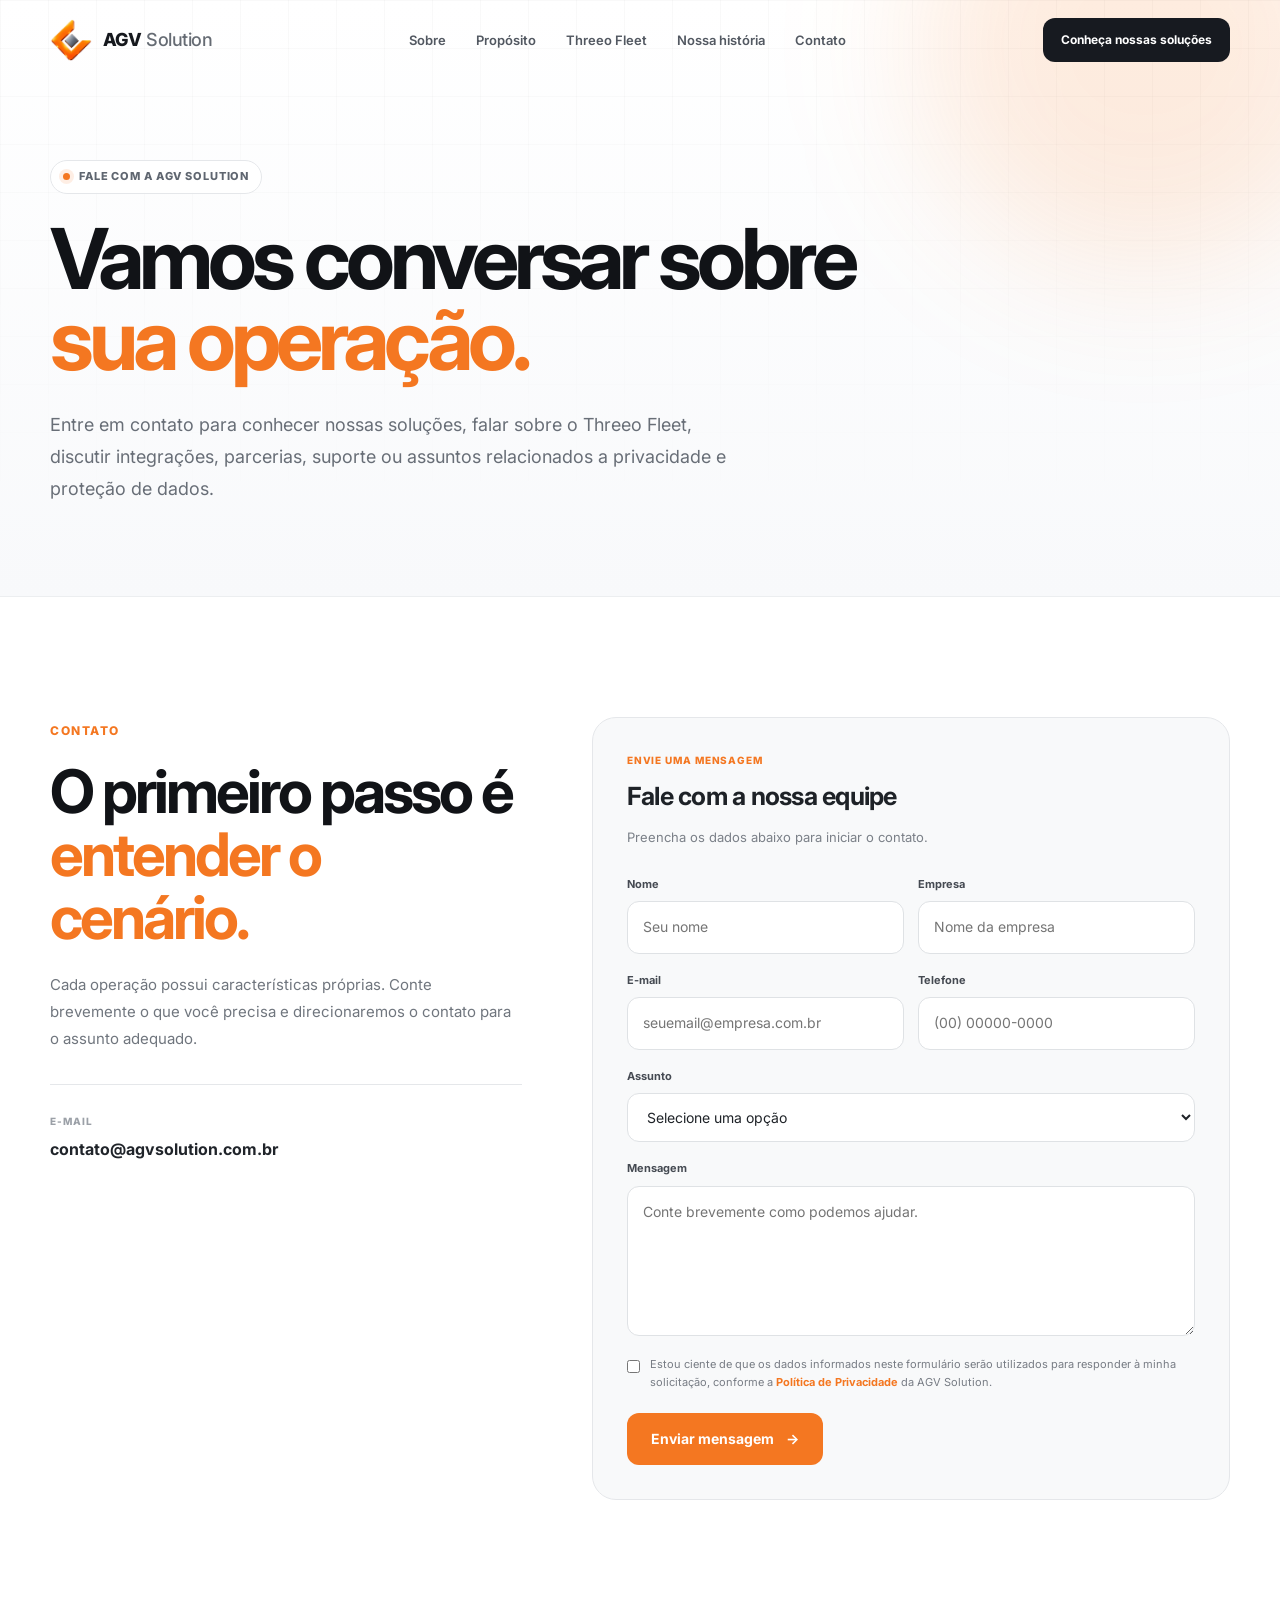
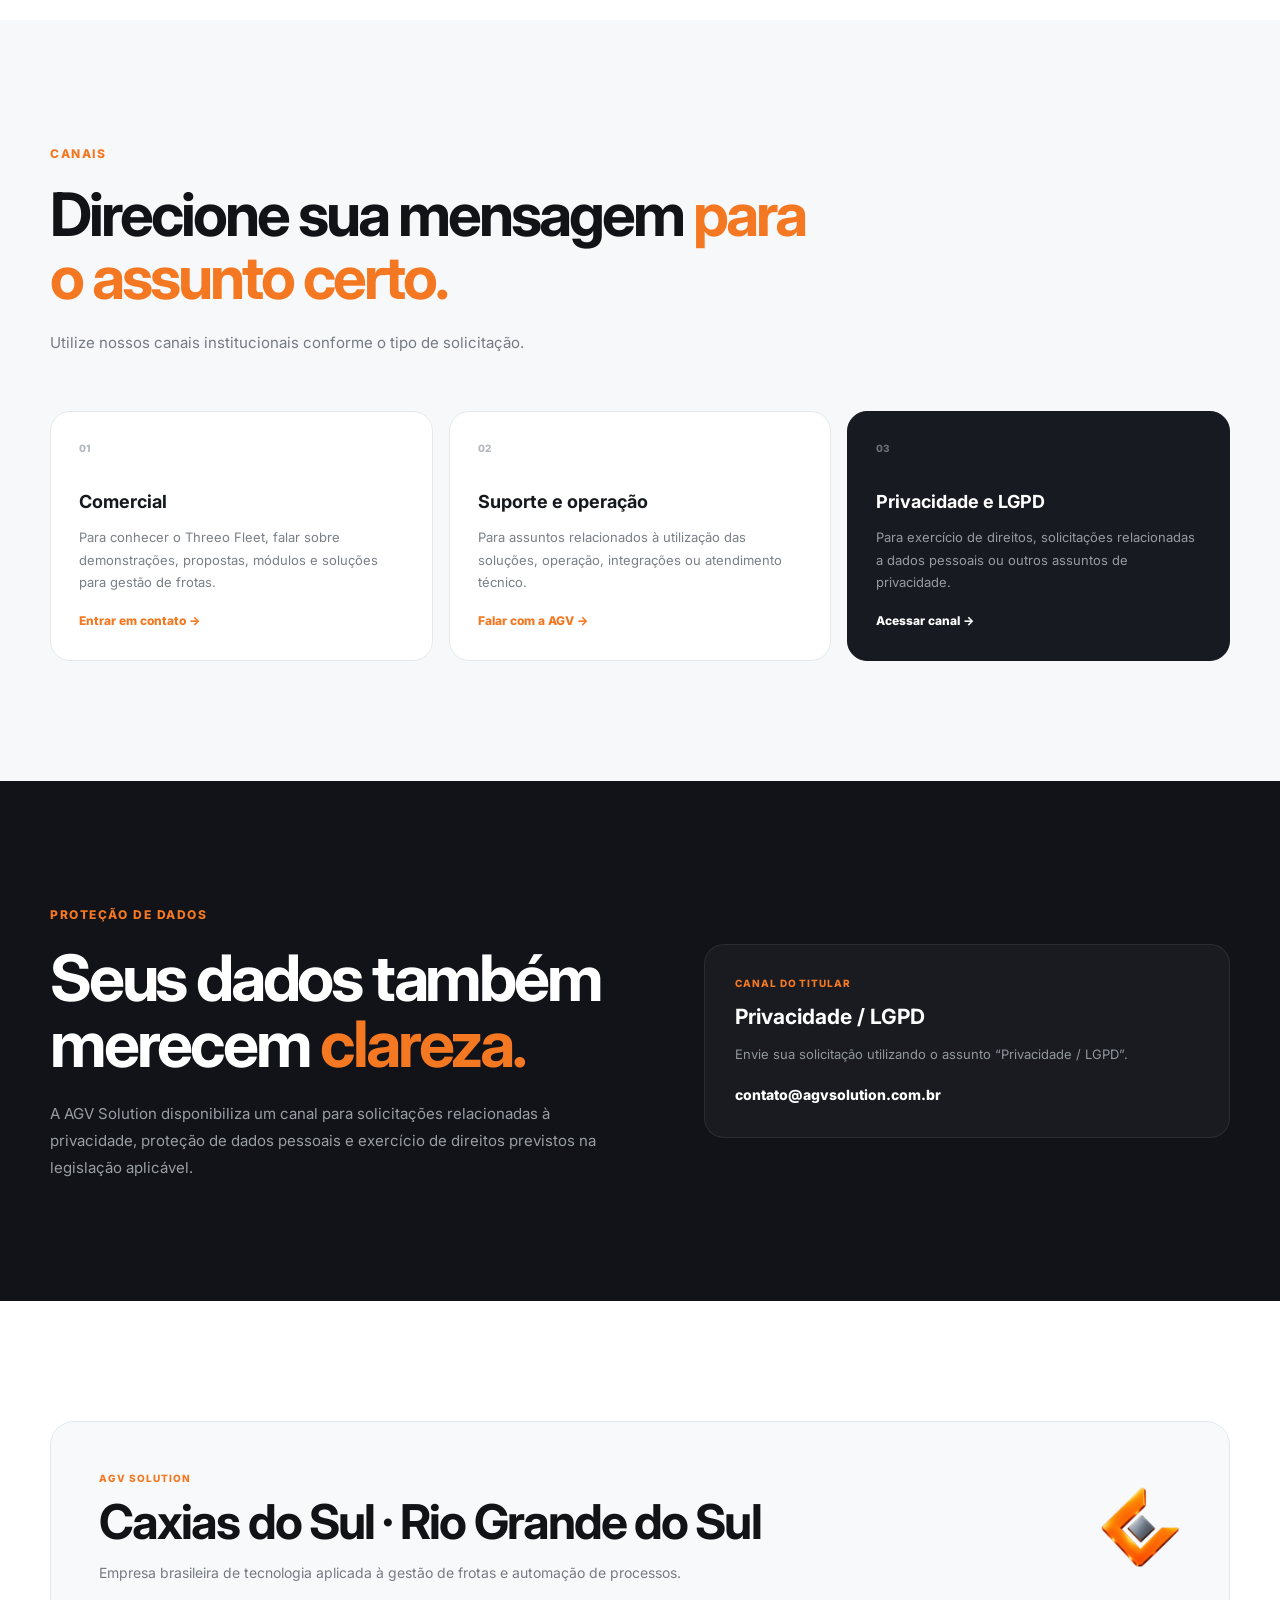
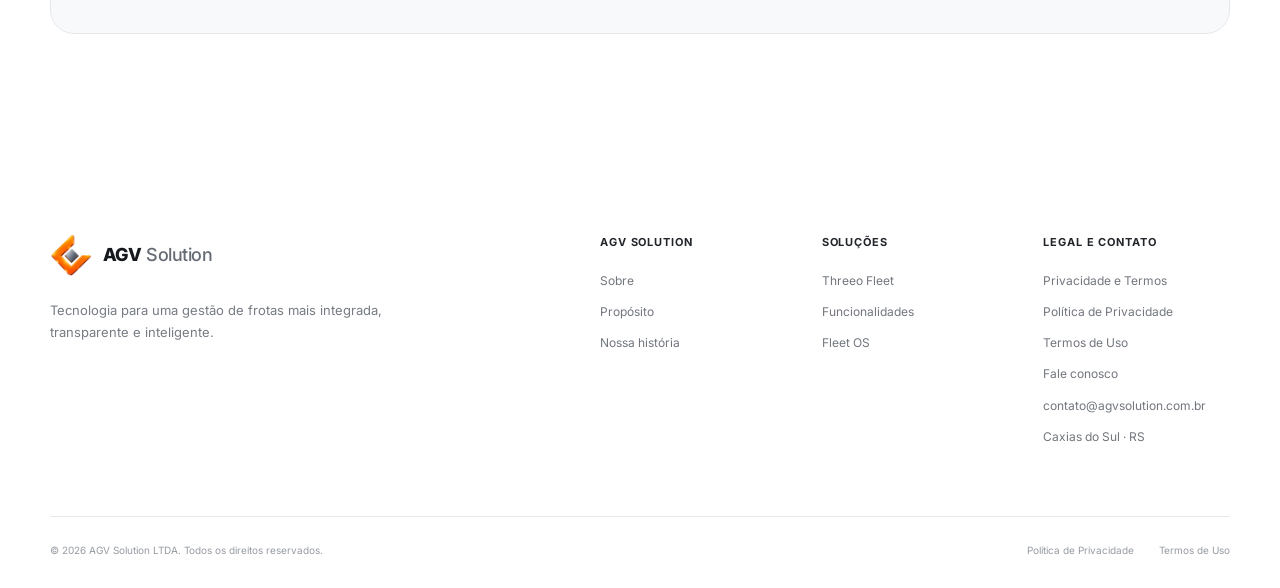
==== commit c8457116: "Adiciona pagina consolidada de privacidade e termos" ====
--- a/contato.html
+++ b/contato.html
@@ -1579,6 +1579,10 @@
                             Legal e contato
                         </strong>
 
+                        <a href="./legal.html">
+                            Privacidade e Termos
+                        </a>
+
                         <a href="./privacidade.html">
                             Política de Privacidade
                         </a>
